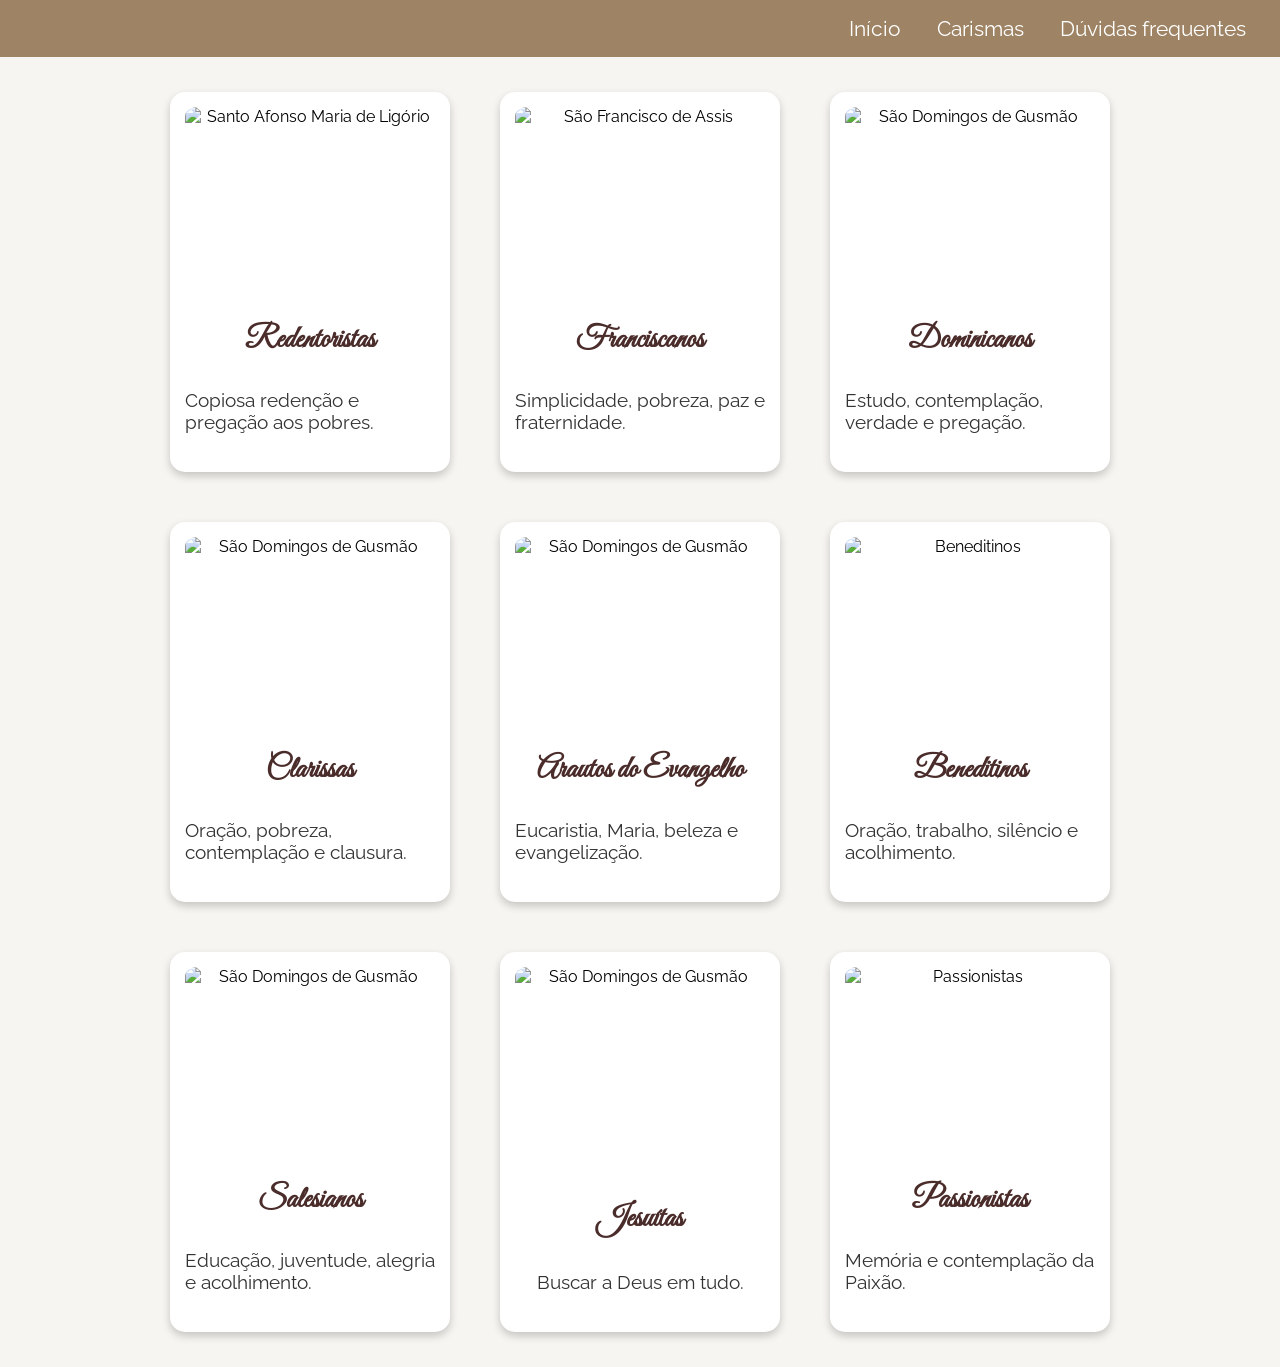
==== carismas.html @ 4d4b6e99 "Add files via upload" ====
<!DOCTYPE html>
<html lang="en">
<head>
    <meta charset="UTF-8">
    <meta name="viewport" content="width=device-width, initial-scale=1.0">
    <link href="https://fonts.googleapis.com/css2?family=Great+Vibes&family=Raleway:wght@400;700&display=swap" rel="stylesheet">
    <title>Carismas</title>
    <link rel="stylesheet" href="style.css">
</head>
<body>
    <nav class="menu">
    <ul>
      <li><a href="index.html">Início</a></li>
      <li><a href="carismas.html">Carismas</a></li>
      <li><a href="duvidas.html">Dúvidas frequentes</a></li>
    </ul>
  </nav>

    <div class="container">
      <a href="redentoristas.html" class="card-link">
        <div class="card">
          <img src="imagens/santo_afonso.jpg" alt="Santo Afonso Maria de Ligório">
          <h3>Redentoristas</h3>
          <p class="card-p">Copiosa redenção e pregação aos pobres.</p>
        </div>
      </a>
    
      <a href="franciscanos.html" class="card-link">
        <div class="card">
            <img src="imagens/sao-francisco-assis-1.jpg" alt="São Francisco de Assis">
            <h3>Franciscanos</h3>
            <p class="card-p">Simplicidade, pobreza, paz e fraternidade.</p>
          </div>
      </a>

      <a href="dominicanos.html" class="card-link">
        <div class="card">
          <img src="imagens/sao-domingos.webp" alt="São Domingos de Gusmão">
          <h3>Dominicanos</h3>
          <p class="card-p"> Estudo, contemplação, verdade e pregação.</p>
        </div>
      </a>

      <a href="dominicanos.html" class="card-link">
        <div class="card">
          <img src="imagens/sao-domingos.jpg" alt="São Domingos de Gusmão">
          <h3>Clarissas</h3>
          <p class="card-p"> Oração, pobreza, contemplação e clausura.</p>
        </div>
      </a>

      <a href="arautos.html" class="card-link">
        <div class="card">
          <img src="imagens/sao-domingos.jpg" alt="São Domingos de Gusmão">
          <h3>Arautos do Evangelho</h3>
          <p class="card-p"> Eucaristia, Maria, beleza e evangelização.</p>
        </div>
      </a>

      <a href="dominicanos.html" class="card-link">
        <div class="card">
          <img src="imagens/beneditinos.png" alt="Beneditinos">
          <h3>Beneditinos</h3>
          <p class="card-p"> Oração, trabalho, silêncio e acolhimento.</p>
        </div>
      </a>

      <a href="dominicanos.html" class="card-link">
        <div class="card">
          <img src="imagens/sao-domingos.jpg" alt="São Domingos de Gusmão">
          <h3>Salesianos</h3>
          <p class="card-p"> Educação, juventude, alegria e acolhimento.</p>
        </div>
      </a>

      <a href="dominicanos.html" class="card-link">
        <div class="card">
          <img src="imagens/sao-domingos.jpg" alt="São Domingos de Gusmão">
          <h3>Jesuítas</h3>
          <p class="card-p"> Buscar a Deus em tudo.</p>
        </div>
      </a>

      <a href="passionistas.html" class="card-link">
        <div class="card">
          <img src="https://mosteirosantagema.com.br/wp-content/uploads/2019/12/stPaulCross.jpg" alt="Passionistas">
          <h3>Passionistas</h3>
          <p class="card-p"> Memória e contemplação da Paixão.</p>
        </div>
      </a>

    </div>

    
</body>
</html>
---- style.css ----
body {
  margin: 0;
  font-family: 'Raleway', sans-serif;
  background-color: #f6f5f1;
  text-align: center;
  padding: 0; /* Mudei de 20px para 0 */
}

.scroll-down {
  text-align: center;       /* centraliza horizontalmente */
  margin-top: 50px;         /* espaço depois do botão */
  font-size: 2em;           /* tamanho da seta */
  color:#f6f5f1;           /* cor da seta */
  cursor: pointer;          /* mostra que é clicável */
  animation: bounce 2s infinite; /* animação */
}

/* animação de "pulsar" para baixo */
@keyframes bounce {
  0%, 20%, 50%, 80%, 100% {
    transform: translateY(0);
  }
  40% {
    transform: translateY(10px);
  }
  60% {
    transform: translateY(5px);
  }
}


/* 2. CORREÇÃO DA FONTE PRINCIPAL */
h1 {
  font-family: 'Great Vibes', cursive;
  font-size: 7em; /* Reduzido de 10em para caber na tela */
  color: #4a2c2a;
}

h2 {
  font-family: 'Great Vibes', cursive;
  color:#4a2c2a;
  font-size: 50px;
  text-align: left;
  max-width: 600px;
  margin: 0 auto;
  margin-top: 50px;
}

h3 {
  font-family: 'Great Vibes', cursive;
  font-size: 30px;
  color:#4a2c2a
}

/* 3. ESTRUTURA DO HERO (IMAGEM + TEXTO SOBREPOSTO) */
.hero {
  position: relative;
  width: 100%;
  height: 100vh; /* Altura da área da foto */
  display: flex;
  align-items: center;
  justify-content: center;
  overflow: hidden;
}

/* A Imagem de Fundo com Esfumado */
.bg {
  position: absolute;
  top: 0;
  left: 0;
  width: 100%;
  height: 100%;
  object-fit: cover;
  object-position: center;
  opacity: 0.7;
  z-index: 1;

  -webkit-mask-image: linear-gradient(to bottom, rgb(50, 32, 4) 65%, transparent 100%);
  mask-image: linear-gradient(to bottom, rgb(50, 32, 4) 65%, transparent 100%);
}

/* Sombra Escura para dar Leitura ao Texto */
.hero::before {
  content: '';
  position: absolute;
  inset: 0;
  background: rgba(0, 0, 0, 0.45); /* Escurece a imagem por igual */
  z-index: 2;
}

/* Texto e Botão por cima da Foto */
.overlay {
  position: relative;
  z-index: 3; /* Fica acima da foto e da sombra */
  color: #ffffff;
  padding: 20px;
  max-width: 800px;
}

.overlay h1 {
  font-size: 7em;
  color: #ffffff; /* Letra branca na foto */
  margin-bottom: 10px;
  text-shadow: 2px 2px 8px rgba(0, 0, 0, 0.8); /* Sombra direta na fonte */
}

.overlay p {
  font-size: 1.2em;
  color: #ffffff;
  margin: 10px 0 20px 0;
  text-shadow: 1px 1px 5px rgba(0, 0, 0, 0.8);
}


p {
  font-family: 'Raleway', sans-serif;
  font-size: 1.2em;
  color: #333;  
  text-align: left;
  max-width: 900px;
  margin: 0 auto;
  margin-left: 30%;
  margin-bottom: 24px;
}

.card-p {
  font-family: 'Raleway', sans-serif;
  font-size: 1.2em;
  color: #333;  
  text-align: left;
  max-width: 600px;
  margin: 0 auto;
  margin-bottom: 24px;
}

.card-duvidas {
  font-family: 'Raleway', sans-serif;
  font-size: 1.2em;
  color: #333;  
  text-align: left;
  max-width: 900px;
  margin: 0 auto;
  margin-bottom: 10px;
}

.historia p {
  font-family: 'Raleway', sans-serif;
  font-size: 1.2em;
  color: #333;
  margin-bottom: 30px;
}



.santo {
  margin: 20px 0;
}

.desenho {
  position: absolute;
  width: 500px;
  height: auto;
  top: 1000px;
  left: 2%;
  z-index: 2;
  margin-right: 4%;
}

.botao_seta {
  display: flex;
  justify-content: flex-start; /* Alinha o conteúdo totalmente à esquerda */
  align-items: center;
  padding: 10px 24px;
  text-decoration: none;
  color: #fff;
}

.menu2 {
  display: flex;
  justify-content: flex-start; /* Força o conteúdo para a esquerda */
  padding: 16px 24px;         /* Distância das bordas da tela */
  width: 96.8%;
  background-color: #9e8364; /* cor de fundo do menu */
}

.botao {
  text-decoration: none;
  display: inline-block;
  padding: 14px 20px;
  background-color: #8f442d;
  color: #fff;
  cursor: pointer;
  border-radius: 30px;
  font-weight: bold;
  border: none;
  font-size: 1.5em;
  cursor: pointer;
  transition: all 0.3s ease; /* animação suave */
  font-family: 'Raleway', sans-serif;
}

.botao:hover {
  background-color: #a35740;
  transform: translateY(-5px); /* sobe ao passar o mouse */
  box-shadow: 0 5px 15px rgba(0,0,0,0.3);
}

.historia {
  max-height: 0;
  overflow: hidden;
  transition: max-height 0.5s ease;
  margin-top: 10px;
  background: #fff3f3;
  padding: 0 15px;
  border-radius: 5px;
}

.historia img {
  max-width: 200px;   /* controla o tamanho */
  margin: 20px auto;  /* centraliza */
  display: block;
  border-radius: 8px; /* cantos arredondados */
}


.santo input[type="checkbox"] {
  display: none;
}

.santo input[type="checkbox"]:checked ~ .historia {
  max-height: 600px;
  padding: 15px;
}



.container {
  display: flex;          /* Ativa o modo Flexbox */
  flex-wrap: wrap;        /* Quebra a linha se não couber na tela (bom para celular) */
  gap: 20px;              /* Cria um espaço de 20px entre os cards */
  justify-content: center; /* Centraliza os cards na tela */
  padding: 20px;
}

.menu {
  background-color: #9e8364; /* cor de fundo do menu */
  padding: 16px 16px;
}

.menu ul {
  display: flex;
  justify-content: flex-end;
  list-style: none;
  margin: 0;
  padding: 0;
  text-align: center;
}

.menu li {
  display: inline-block;
  margin: 0 18px;
}

.menu a {
  text-decoration: none;
  color: #fff;
  font-family: 'Raleway', sans-serif;
  font-size: 1.3em;
  transition: color 0.3s;
}

.menu a:hover {
  color:#8f442d; /* muda para marrom ao passar o mouse */
}

.rodape p{
  font-size: 1.3em;
  color: #ffffff;
}

.rodape {
  background-color: #9e8364; /* Marrom escuro da paleta */
  padding: 16px 16px;
  margin-top: 100px;          /* Espaço entre o conteúdo da página e o rodapé */
  font-family: 'Raleway', sans-serif;
}





.card-link {
  text-decoration: none; /* remove sublinhado do link */
  color: inherit;        /* mantém cor do texto */
}

.card {
  background: #fff;
  border-radius: 15px;
  overflow: hidden;
  box-shadow: 0 4px 8px rgba(0,0,0,0.2);
  transition: transform 0.3s ease, box-shadow 0.3s ease;
  width: 250px;       /* largura fixa */
  height: 350px;      /* altura fixa */
  display: flex;
  flex-direction: column;
  justify-content: space-between; /* distribui conteúdo */
  text-align: center;
  margin: 15px;
  padding: 15px;
}

.card2 {
  background: #fff;
  border-radius: 15px;
  overflow: hidden;
  box-shadow: 0 4px 8px rgba(0,0,0,0.2);
  transition: transform 0.3s ease, box-shadow 0.3s ease;
  width: 1400px;       /* largura fixa */
  height: 300px;      /* altura fixa */
  display: flex;
  flex-direction: column;
  text-align: center;
}

.card img {
  width: 100%;              /* mantém a largura proporcional */
  height: 200px;            /* altura fixa (opcional) */
  object-fit: cover;        /* corta proporcionalmente */
  border-radius: 5%;
}


.card:hover, .card2:hover {
  transform: translateY(-10px); /* sobe ao passar o mouse */
  box-shadow: 0 8px 20px rgba(0,0,0,0.3); /* sombra mais forte */
}

/* BOLINHAS e legendas - DÚVIDAS */

.bolinha-azul {
  width: 20px;
  height: 20px;
  background-color: #3363ff; /* Cor da bolinha */
  border-radius: 50%;     /* Transforma o quadrado em círculo */
  display: inline-block;
  margin-left: 30%;
  flex-shrink: 0;
}

.bolinha-branca {
  width: 20px;
  height: 20px;
  background-color: #fff; /* Cor da bolinha */
  border-radius: 50%;     /* Transforma o quadrado em círculo */
  display: inline-block;
  margin-left: 29.95%;
  flex-shrink: 0;
  border: 1px solid #ccc;
  margin-top: 2px;
}

.bolinha-preta {
  width: 20px;
  height: 20px;
  background-color: #000000; /* Cor da bolinha */
  border-radius: 50%;     /* Transforma o quadrado em círculo */
  display: inline-block;
  margin-left: 30%;
  flex-shrink: 0;
  margin-top: 2px;
}

.bolinha-p {
  font-family: 'Raleway', sans-serif;
  font-size: 1.2em;
  color:#4a2c2a;
  margin-top: -22px;  /* Puxa o texto para cima */
  margin-left: -150px;
}

.bolinha-p2 {
  font-family: 'Raleway', sans-serif;
  font-size: 1.2em;
  color:#4a2c2a;
  margin-top: -22px;  /* Puxa o texto para cima */
  margin-left: -250px;
}

.bolinha-p3 {
  font-family: 'Raleway', sans-serif;
  font-size: 1.2em;
  color:#4a2c2a;
  margin-top: -20px;  /* Puxa o texto para cima */
  margin-left: -96px;
}
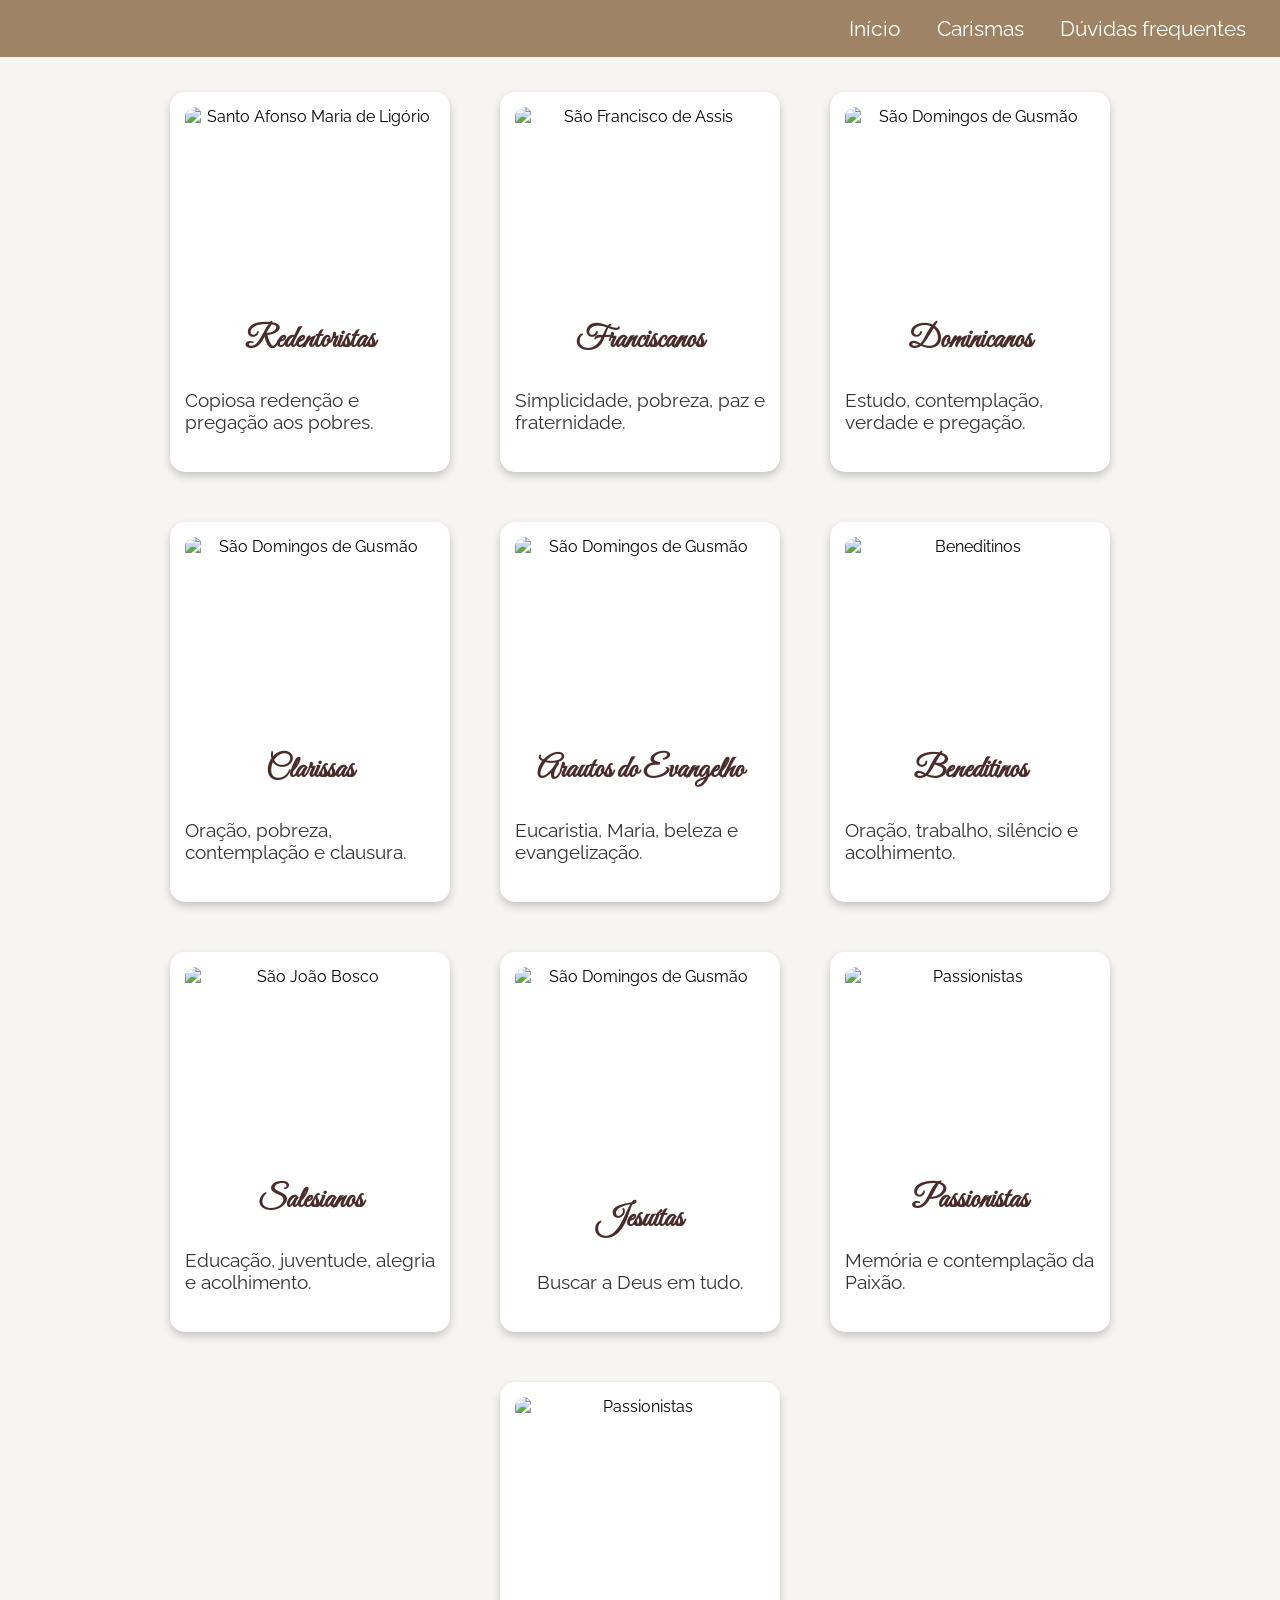
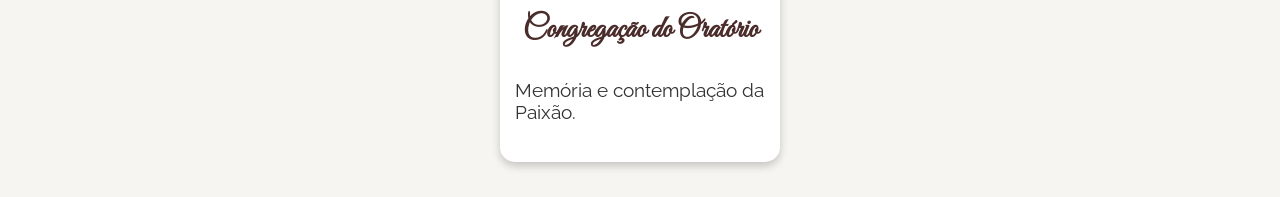
==== commit 3fb53f77: "Add files via upload" ====
--- a/carismas.html
+++ b/carismas.html
@@ -65,9 +65,9 @@
         </div>
       </a>
 
-      <a href="dominicanos.html" class="card-link">
+      <a href="salesianos.html" class="card-link">
         <div class="card">
-          <img src="imagens/sao-domingos.jpg" alt="São Domingos de Gusmão">
+          <img src="imagens/.jpg" alt="São João Bosco">
           <h3>Salesianos</h3>
           <p class="card-p"> Educação, juventude, alegria e acolhimento.</p>
         </div>
@@ -89,6 +89,14 @@
         </div>
       </a>
 
+      <a href="passionistas.html" class="card-link">
+        <div class="card">
+          <img src="https://mosteirosantagema.com.br/wp-content/uploads/2019/12/stPaulCross.jpg" alt="Passionistas">
+          <h3>Congregação do Oratório</h3>
+          <p class="card-p"> Memória e contemplação da Paixão.</p>
+        </div>
+      </a>
+
     </div>
 
     
